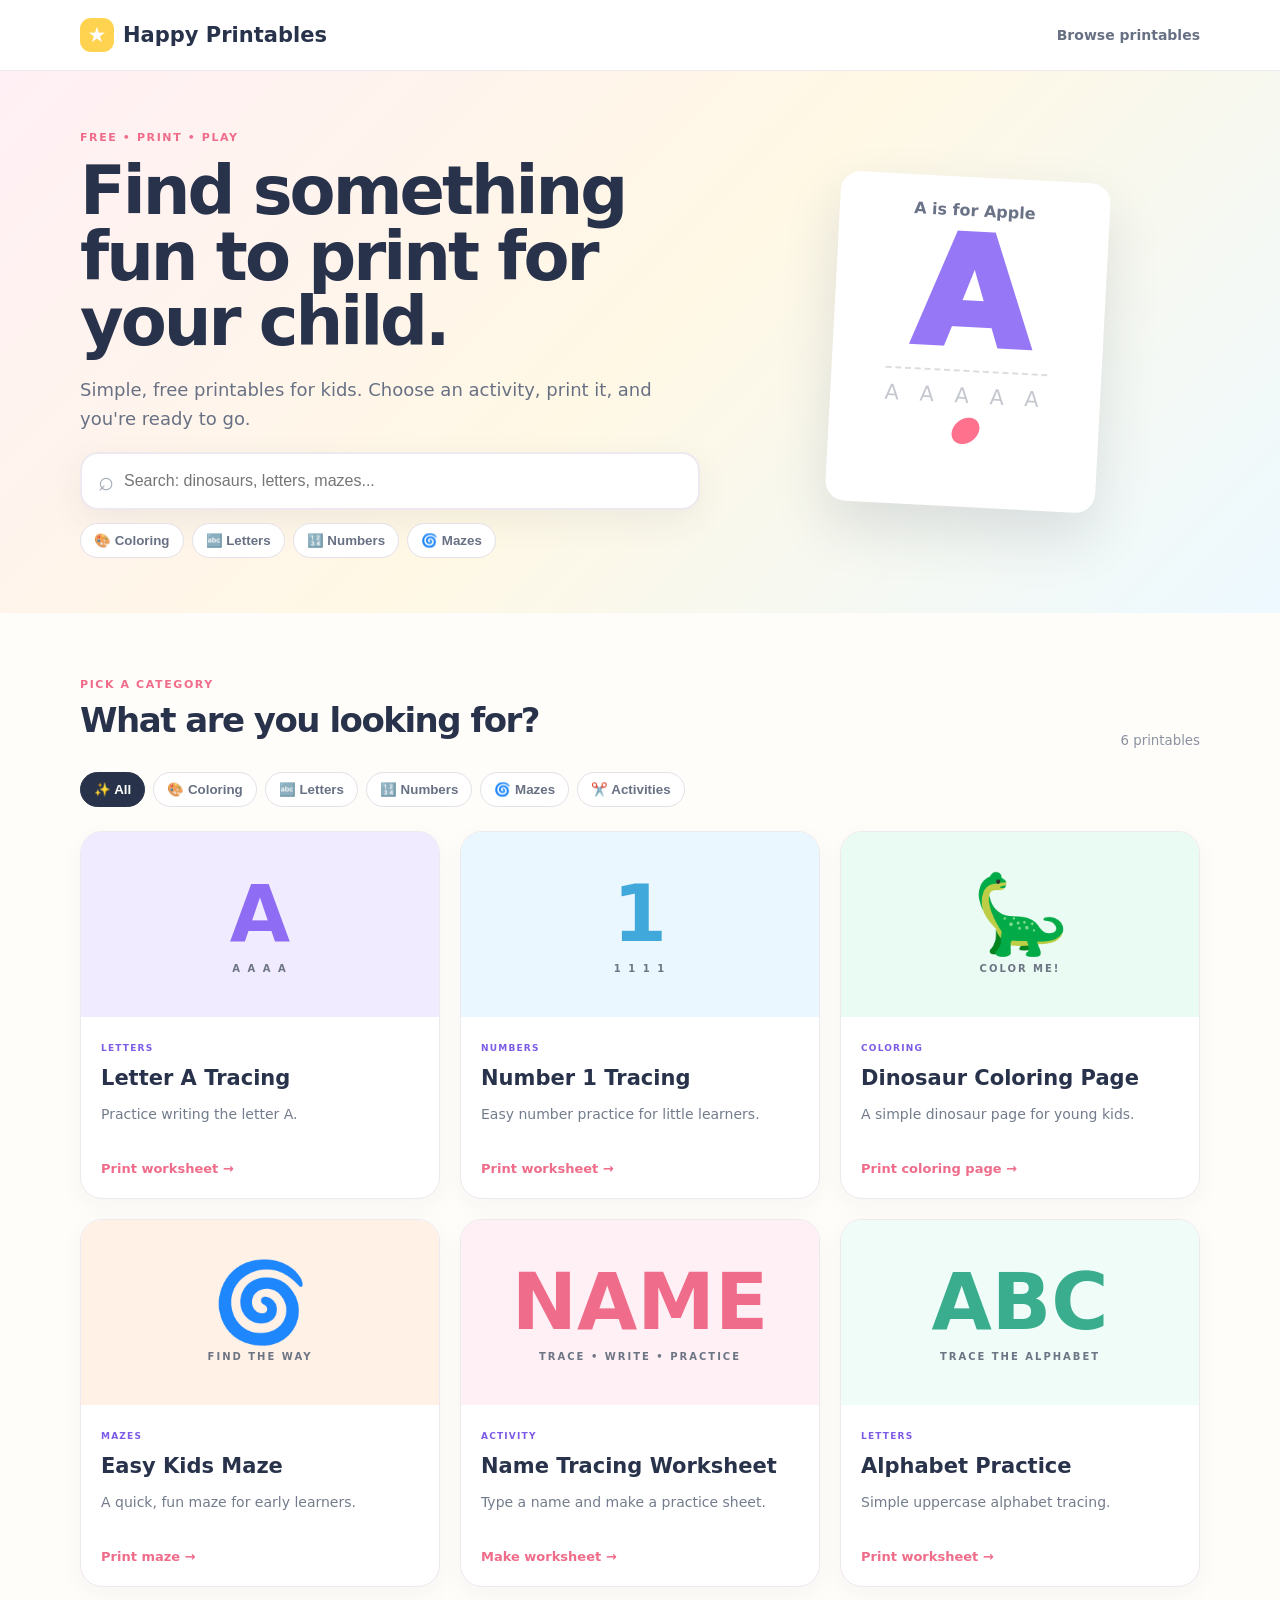
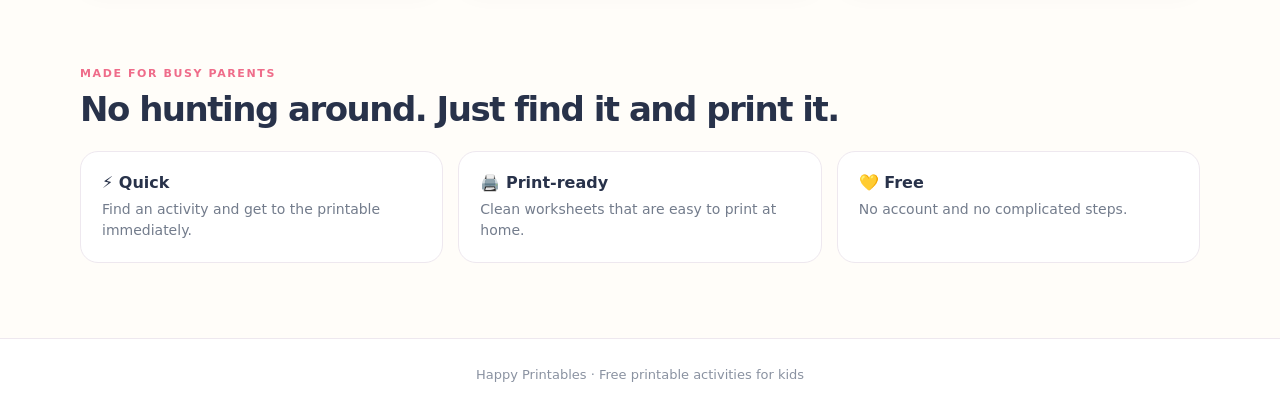
==== index.html @ d5bad9fc "Add files via upload" ====
<!doctype html><html lang="en"><head><meta charset="utf-8"><meta name="viewport" content="width=device-width,initial-scale=1"><title>Happy Printables — Free Kids Printables</title><meta name="description" content="Free printable worksheets and activities for kids. Find coloring pages, letter tracing, number practice, mazes and easy activities to print."><link rel="stylesheet" href="style.css"></head><body>
<header><div class="wrap nav"><a class="brand" href="index.html"><b>★</b> Happy Printables</a><a href="#browse">Browse printables</a></div></header>
<section class="hero"><div class="wrap hero-grid"><div><span class="eyebrow">FREE • PRINT • PLAY</span><h1>Find something fun to print for your child.</h1><p>Simple, free printables for kids. Choose an activity, print it, and you're ready to go.</p><div class="search">⌕ <input id="search" placeholder="Search: dinosaurs, letters, mazes..." aria-label="Search"></div><div class="quick"><button data-filter="Coloring">🎨 Coloring</button><button data-filter="Letters">🔤 Letters</button><button data-filter="Numbers">🔢 Numbers</button><button data-filter="Mazes">🌀 Mazes</button></div></div><div class="hero-paper"><strong>A is for Apple</strong><em>A</em><span>A A A A A</span><i>●</i></div></div></section>
<main class="wrap" id="browse"><div class="head"><div><span class="eyebrow">PICK A CATEGORY</span><h2>What are you looking for?</h2></div><small id="count"></small></div><div class="cats"><button class="cat active" data-filter="All">✨ All</button><button class="cat" data-filter="Coloring">🎨 Coloring</button><button class="cat" data-filter="Letters">🔤 Letters</button><button class="cat" data-filter="Numbers">🔢 Numbers</button><button class="cat" data-filter="Mazes">🌀 Mazes</button><button class="cat" data-filter="Activities">✂️ Activities</button></div>
<div class="cards">
<a class="card" data-category="Letters" data-title="letter a tracing" href="printables/letter-a-tracing.html"><div class="preview purple"><b>A</b><span>A A A A</span></div><div class="body"><label>LETTERS</label><h3>Letter A Tracing</h3><p>Practice writing the letter A.</p><strong>Print worksheet →</strong></div></a>
<a class="card" data-category="Numbers" data-title="number 1 tracing" href="printables/number-1-tracing.html"><div class="preview blue"><b>1</b><span>1 1 1 1</span></div><div class="body"><label>NUMBERS</label><h3>Number 1 Tracing</h3><p>Easy number practice for little learners.</p><strong>Print worksheet →</strong></div></a>
<a class="card" data-category="Coloring" data-title="dinosaur coloring page" href="printables/dinosaur-coloring.html"><div class="preview green"><b>🦕</b><span>COLOR ME!</span></div><div class="body"><label>COLORING</label><h3>Dinosaur Coloring Page</h3><p>A simple dinosaur page for young kids.</p><strong>Print coloring page →</strong></div></a>
<a class="card" data-category="Mazes" data-title="easy kids maze" href="printables/easy-maze.html"><div class="preview orange"><b>🌀</b><span>FIND THE WAY</span></div><div class="body"><label>MAZES</label><h3>Easy Kids Maze</h3><p>A quick, fun maze for early learners.</p><strong>Print maze →</strong></div></a>
<a class="card" data-category="Activities" data-title="name tracing worksheet generator" href="printables/name-tracing.html"><div class="preview pink"><b>NAME</b><span>TRACE • WRITE • PRACTICE</span></div><div class="body"><label>ACTIVITY</label><h3>Name Tracing Worksheet</h3><p>Type a name and make a practice sheet.</p><strong>Make worksheet →</strong></div></a>
<a class="card" data-category="Letters" data-title="alphabet practice" href="printables/alphabet-practice.html"><div class="preview mint"><b>ABC</b><span>TRACE THE ALPHABET</span></div><div class="body"><label>LETTERS</label><h3>Alphabet Practice</h3><p>Simple uppercase alphabet tracing.</p><strong>Print worksheet →</strong></div></a>
</div><div id="empty" hidden class="empty">No printable found. Try another word or category.</div>
<section class="why"><span class="eyebrow">MADE FOR BUSY PARENTS</span><h2>No hunting around. Just find it and print it.</h2><div class="whygrid"><div><b>⚡ Quick</b><span>Find an activity and get to the printable immediately.</span></div><div><b>🖨️ Print-ready</b><span>Clean worksheets that are easy to print at home.</span></div><div><b>💛 Free</b><span>No account and no complicated steps.</span></div></div></section></main><footer>Happy Printables · Free printable activities for kids</footer><script src="app.js"></script></body></html>
---- style.css ----
*{box-sizing:border-box}body{margin:0;background:#fffdf9;color:#28324a;font-family:Inter,system-ui,-apple-system,Segoe UI,sans-serif}a{text-decoration:none;color:inherit}.wrap{width:min(1120px,calc(100% - 32px));margin:auto}header{background:#fff;border-bottom:1px solid #eee8ef;position:sticky;top:0;z-index:5}.nav{height:70px;display:flex;align-items:center;justify-content:space-between;font-size:14px;font-weight:750;color:#687184}.brand{font-size:21px;font-weight:900;color:#28324a;display:flex;gap:9px;align-items:center}.brand b{display:grid;place-items:center;width:34px;height:34px;border-radius:11px;background:#ffd34f;color:white}.hero{background:linear-gradient(135deg,#fff0f5,#fff8e5,#edf9ff)}.hero-grid{min-height:480px;display:grid;grid-template-columns:1.15fr .85fr;gap:30px;align-items:center;padding:55px 0}.eyebrow{font-size:11px;font-weight:900;letter-spacing:1.6px;color:#ef6c8a}.hero h1{font-size:clamp(40px,6vw,67px);line-height:.98;letter-spacing:-3px;margin:14px 0 20px;max-width:700px}.hero p{font-size:18px;line-height:1.6;color:#687184;max-width:600px}.search{height:58px;background:#fff;border:2px solid #eee8ef;border-radius:18px;display:flex;align-items:center;padding:0 16px;max-width:620px;box-shadow:0 12px 35px #28324a12;font-size:27px;color:#a1a8b5}.search input{border:0;outline:0;font-size:16px;width:100%;padding-left:10px}.quick,.cats{display:flex;gap:8px;flex-wrap:wrap;margin-top:13px}.quick button,.cat{border:1px solid #e5e0e8;background:white;border-radius:999px;padding:9px 13px;font-weight:750;color:#687184;cursor:pointer}.cat.active{background:#28324a;color:#fff;border-color:#28324a}.hero-paper{justify-self:center;width:270px;height:330px;background:#fff;border-radius:20px;box-shadow:0 25px 55px #28324a22;transform:rotate(3deg);padding:24px;text-align:center;display:flex;flex-direction:column;align-items:center}.hero-paper strong{color:#697286}.hero-paper em{font-style:normal;font-size:150px;line-height:1;color:#9677f5;font-weight:950}.hero-paper span{color:#c4c7ce;font-size:21px;letter-spacing:7px;border-top:2px dashed #ddd;padding-top:12px}.hero-paper i{color:#ff718c;font-size:35px}.head{display:flex;justify-content:space-between;align-items:end;margin-top:60px}.head h2,.why h2{font-size:34px;letter-spacing:-1.5px;margin:8px 0}.head small{color:#8a92a1}.cats{margin:24px 0}.cards{display:grid;grid-template-columns:repeat(3,1fr);gap:20px}.card{background:#fff;border:1px solid #eee8ef;border-radius:22px;overflow:hidden;box-shadow:0 7px 24px #28324a0a;transition:.2s}.card:hover{transform:translateY(-5px);box-shadow:0 18px 38px #28324a16}.preview{height:185px;display:flex;flex-direction:column;align-items:center;justify-content:center;gap:10px}.preview b{font-size:78px;line-height:1}.preview span{font-size:10px;font-weight:900;letter-spacing:2px;color:#6d7585}.purple{background:#f0ebff;color:#8e6cf3}.blue{background:#eaf7ff;color:#41a8dc}.green{background:#e9fbf3}.orange{background:#fff1e6;color:#ff9860}.pink{background:#fff0f5;color:#ef6c8a}.mint{background:#effcf8;color:#39ad8d}.body{padding:19px 20px 22px}.body label{font-size:9px;font-weight:900;letter-spacing:1.2px;color:#7c5be7}.body h3{font-size:21px;margin:11px 0 5px}.body p{color:#737c8c;line-height:1.5;font-size:14px;min-height:42px}.body strong{display:block;color:#ef6c8a;font-size:13px;margin-top:15px}.empty{padding:45px;text-align:center;background:#fff;border:1px dashed #ddd6df;border-radius:18px;color:#777}.why{padding:75px 0}.whygrid{display:grid;grid-template-columns:repeat(3,1fr);gap:15px;margin-top:22px}.whygrid div{background:#fff;border:1px solid #eee8ef;border-radius:18px;padding:21px}.whygrid b,.whygrid span{display:block}.whygrid span{color:#737c8c;line-height:1.5;font-size:14px;margin-top:7px}footer{border-top:1px solid #eee8ef;background:#fff;padding:28px 0;color:#8a92a1;text-align:center;font-size:13px}.print-header{padding:20px 0;background:#fff;border-bottom:1px solid #eee}.print-nav{display:flex;justify-content:space-between}.print-main{padding:45px 0}.print-title{text-align:center;margin-bottom:25px}.print-title h1{font-size:48px;letter-spacing:-2px;margin:8px 0}.print-title p{color:#737c8c}.worksheet-shell{max-width:850px;margin:auto;background:#fff;border:1px solid #e8e1e9;border-radius:20px;padding:18px;box-shadow:0 12px 35px #28324a0c}.worksheet{border:2px solid #202633;min-height:700px;padding:35px;background:white}.worksheet h2{text-align:center;margin:0 0 25px;font-size:28px}.trace{font-size:70px;color:#c3c6cd;letter-spacing:14px;text-align:center;border-bottom:2px solid #202633;padding:20px}.outline{font-size:220px;font-weight:950;text-align:center;line-height:1;color:white;-webkit-text-stroke:3px #202633}.big-number{font-size:260px;font-weight:950;text-align:center;line-height:1;margin:25px}.controls{text-align:center;margin:18px}.btn{border:0;border-radius:12px;padding:12px 18px;font-weight:850;background:#28324a;color:white;cursor:pointer}.btn.alt{background:white;color:#28324a;border:1px solid #ddd7df}.name-form{display:flex;max-width:650px;margin:0 auto 20px;gap:8px}.name-form input{flex:1;padding:13px;border:2px solid #e2dce5;border-radius:12px;font-size:16px}.name-lines{text-align:center;color:#aeb3bb;font-size:48px;line-height:1.65;letter-spacing:3px}@media(max-width:800px){.hero-grid{grid-template-columns:1fr}.hero-paper{display:none}.cards{grid-template-columns:repeat(2,1fr)}.whygrid{grid-template-columns:1fr}}@media(max-width:540px){.cards{grid-template-columns:1fr}.nav>a:last-child{display:none}.hero h1{letter-spacing:-2px}.cats{overflow:auto;flex-wrap:nowrap}.cat{white-space:nowrap}}@media print{.no-print{display:none!important}.print-main{padding:0}.worksheet-shell{border:0;box-shadow:none;padding:0}.worksheet{min-height:0}}
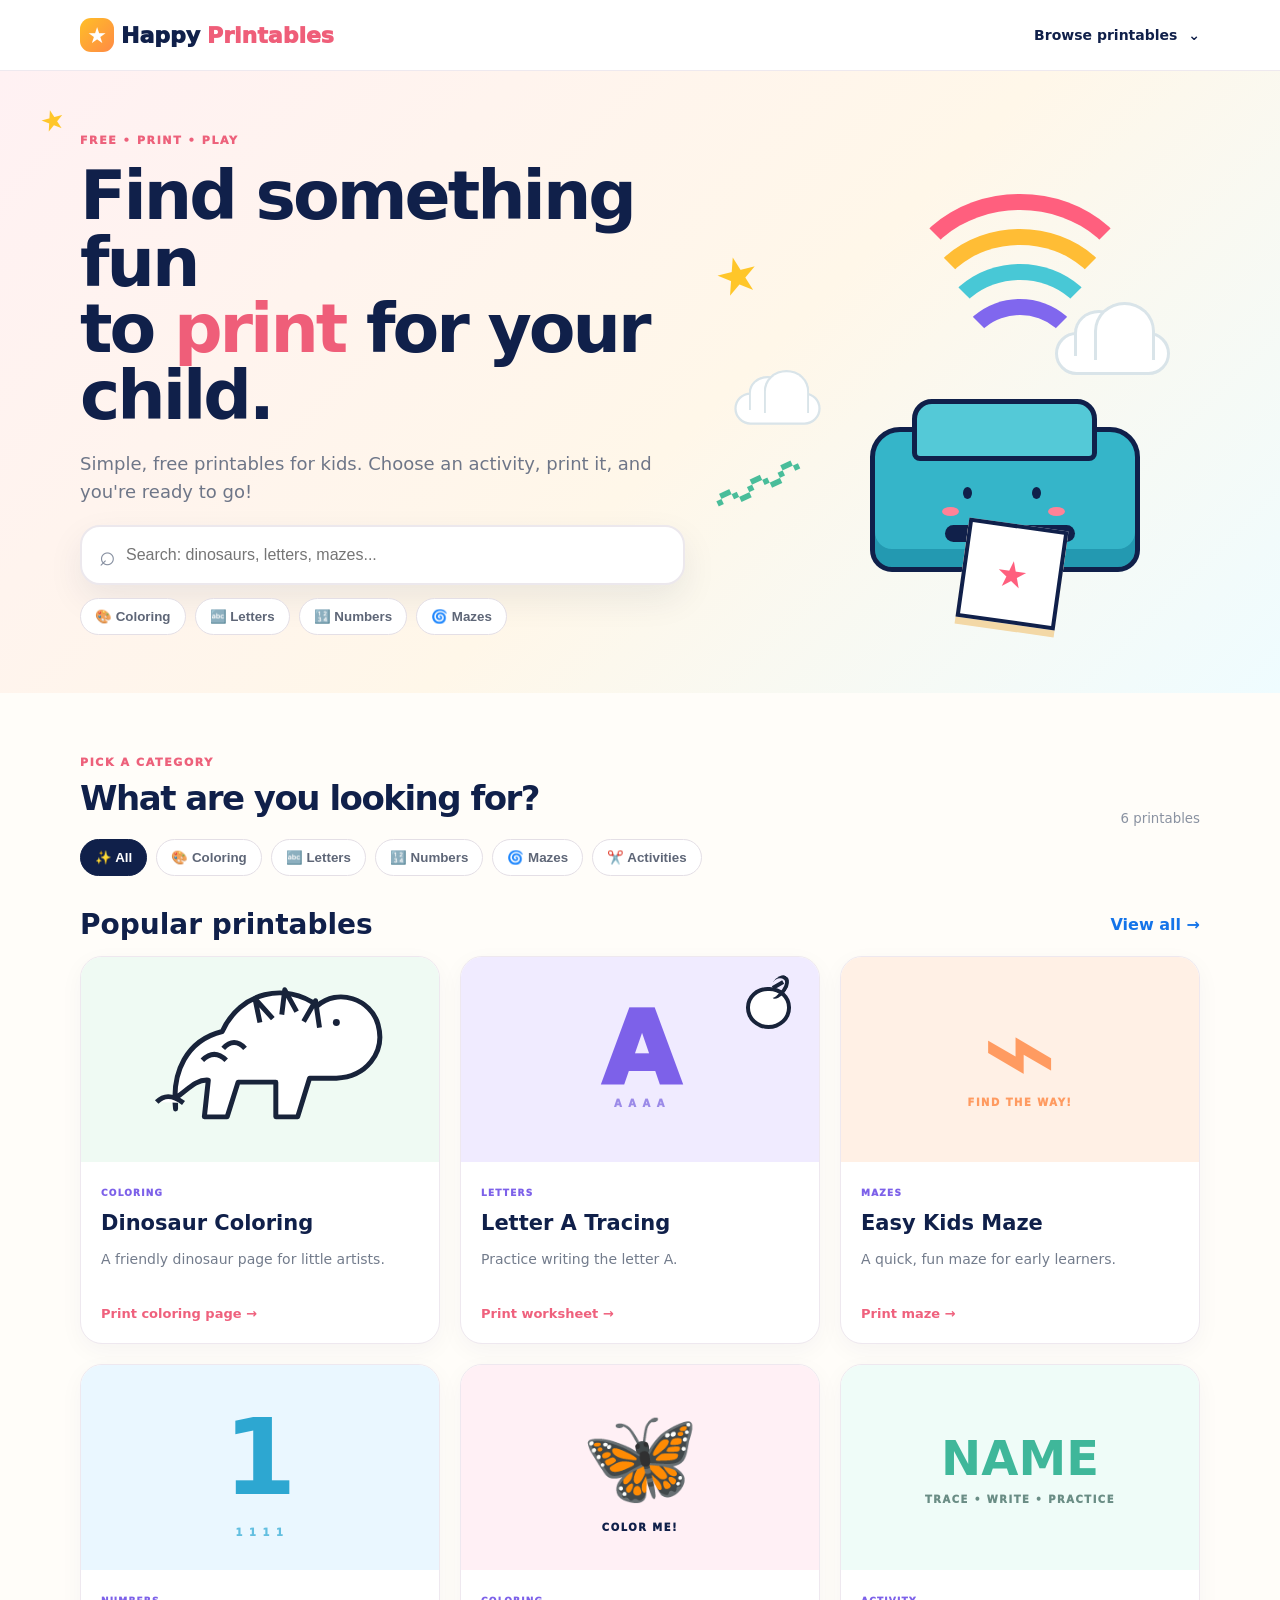
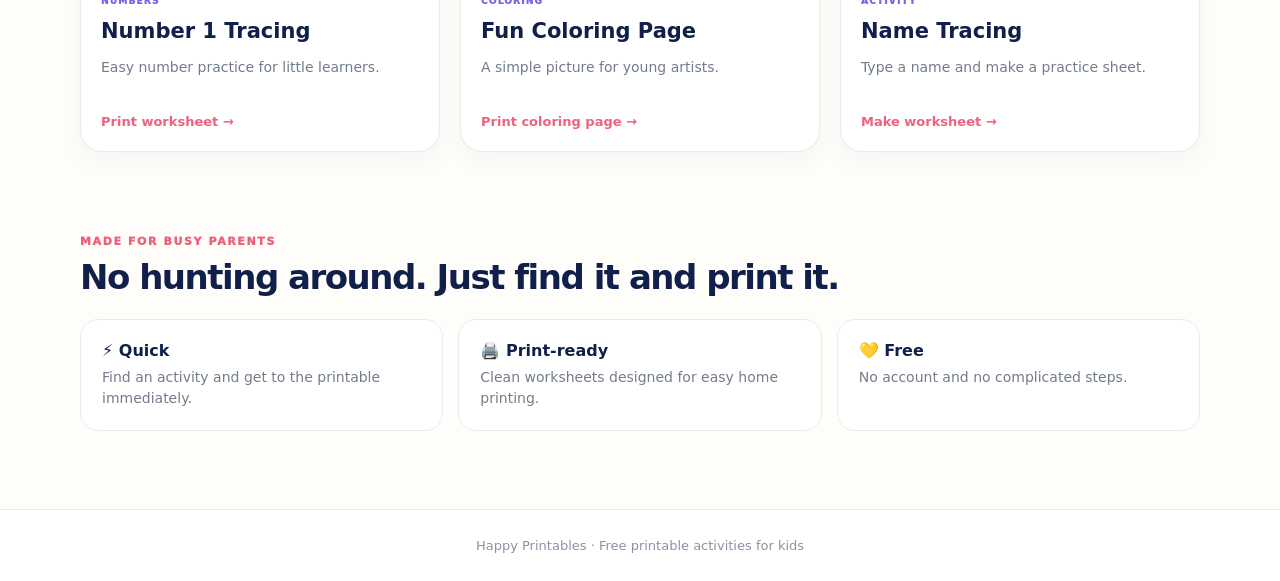
==== commit 2f256eeb: "Add files via upload" ====
--- a/index.html
+++ b/index.html
@@ -1,13 +1,128 @@
-<!doctype html><html lang="en"><head><meta charset="utf-8"><meta name="viewport" content="width=device-width,initial-scale=1"><title>Happy Printables — Free Kids Printables</title><meta name="description" content="Free printable worksheets and activities for kids. Find coloring pages, letter tracing, number practice, mazes and easy activities to print."><link rel="stylesheet" href="style.css"></head><body>
-<header><div class="wrap nav"><a class="brand" href="index.html"><b>★</b> Happy Printables</a><a href="#browse">Browse printables</a></div></header>
-<section class="hero"><div class="wrap hero-grid"><div><span class="eyebrow">FREE • PRINT • PLAY</span><h1>Find something fun to print for your child.</h1><p>Simple, free printables for kids. Choose an activity, print it, and you're ready to go.</p><div class="search">⌕ <input id="search" placeholder="Search: dinosaurs, letters, mazes..." aria-label="Search"></div><div class="quick"><button data-filter="Coloring">🎨 Coloring</button><button data-filter="Letters">🔤 Letters</button><button data-filter="Numbers">🔢 Numbers</button><button data-filter="Mazes">🌀 Mazes</button></div></div><div class="hero-paper"><strong>A is for Apple</strong><em>A</em><span>A A A A A</span><i>●</i></div></div></section>
-<main class="wrap" id="browse"><div class="head"><div><span class="eyebrow">PICK A CATEGORY</span><h2>What are you looking for?</h2></div><small id="count"></small></div><div class="cats"><button class="cat active" data-filter="All">✨ All</button><button class="cat" data-filter="Coloring">🎨 Coloring</button><button class="cat" data-filter="Letters">🔤 Letters</button><button class="cat" data-filter="Numbers">🔢 Numbers</button><button class="cat" data-filter="Mazes">🌀 Mazes</button><button class="cat" data-filter="Activities">✂️ Activities</button></div>
-<div class="cards">
-<a class="card" data-category="Letters" data-title="letter a tracing" href="printables/letter-a-tracing.html"><div class="preview purple"><b>A</b><span>A A A A</span></div><div class="body"><label>LETTERS</label><h3>Letter A Tracing</h3><p>Practice writing the letter A.</p><strong>Print worksheet →</strong></div></a>
-<a class="card" data-category="Numbers" data-title="number 1 tracing" href="printables/number-1-tracing.html"><div class="preview blue"><b>1</b><span>1 1 1 1</span></div><div class="body"><label>NUMBERS</label><h3>Number 1 Tracing</h3><p>Easy number practice for little learners.</p><strong>Print worksheet →</strong></div></a>
-<a class="card" data-category="Coloring" data-title="dinosaur coloring page" href="printables/dinosaur-coloring.html"><div class="preview green"><b>🦕</b><span>COLOR ME!</span></div><div class="body"><label>COLORING</label><h3>Dinosaur Coloring Page</h3><p>A simple dinosaur page for young kids.</p><strong>Print coloring page →</strong></div></a>
-<a class="card" data-category="Mazes" data-title="easy kids maze" href="printables/easy-maze.html"><div class="preview orange"><b>🌀</b><span>FIND THE WAY</span></div><div class="body"><label>MAZES</label><h3>Easy Kids Maze</h3><p>A quick, fun maze for early learners.</p><strong>Print maze →</strong></div></a>
-<a class="card" data-category="Activities" data-title="name tracing worksheet generator" href="printables/name-tracing.html"><div class="preview pink"><b>NAME</b><span>TRACE • WRITE • PRACTICE</span></div><div class="body"><label>ACTIVITY</label><h3>Name Tracing Worksheet</h3><p>Type a name and make a practice sheet.</p><strong>Make worksheet →</strong></div></a>
-<a class="card" data-category="Letters" data-title="alphabet practice" href="printables/alphabet-practice.html"><div class="preview mint"><b>ABC</b><span>TRACE THE ALPHABET</span></div><div class="body"><label>LETTERS</label><h3>Alphabet Practice</h3><p>Simple uppercase alphabet tracing.</p><strong>Print worksheet →</strong></div></a>
-</div><div id="empty" hidden class="empty">No printable found. Try another word or category.</div>
-<section class="why"><span class="eyebrow">MADE FOR BUSY PARENTS</span><h2>No hunting around. Just find it and print it.</h2><div class="whygrid"><div><b>⚡ Quick</b><span>Find an activity and get to the printable immediately.</span></div><div><b>🖨️ Print-ready</b><span>Clean worksheets that are easy to print at home.</span></div><div><b>💛 Free</b><span>No account and no complicated steps.</span></div></div></section></main><footer>Happy Printables · Free printable activities for kids</footer><script src="app.js"></script></body></html>+<!doctype html>
+<html lang="en">
+<head>
+<meta charset="utf-8">
+<meta name="viewport" content="width=device-width,initial-scale=1">
+<title>Happy Printables — Free Kids Printables</title>
+<meta name="description" content="Free printable worksheets and activities for kids. Find coloring pages, letter tracing, number practice, mazes and easy activities to print.">
+<link rel="stylesheet" href="style.css">
+</head>
+<body>
+<header>
+  <div class="wrap nav">
+    <a class="brand" href="index.html"><b>★</b> Happy <span>Printables</span></a>
+    <a class="browse-link" href="#browse">Browse printables <span>⌄</span></a>
+  </div>
+</header>
+
+<section class="hero">
+  <div class="wrap hero-grid">
+    <div class="hero-copy">
+      <div class="hero-stars">★</div>
+      <span class="eyebrow">FREE • PRINT • PLAY</span>
+      <h1>Find something fun<br>to <span>print</span> for your child.</h1>
+      <p>Simple, free printables for kids. Choose an activity, print it, and you're ready to go!</p>
+      <div class="search">
+        <span>⌕</span><input id="search" placeholder="Search: dinosaurs, letters, mazes..." aria-label="Search">
+      </div>
+      <div class="quick">
+        <button data-filter="Coloring">🎨 Coloring</button>
+        <button data-filter="Letters">🔤 Letters</button>
+        <button data-filter="Numbers">🔢 Numbers</button>
+        <button data-filter="Mazes">🌀 Mazes</button>
+      </div>
+    </div>
+
+    <div class="hero-art" aria-hidden="true">
+      <div class="rainbow"><i></i><i></i><i></i><i></i></div>
+      <div class="cloud cloud-a"></div><div class="cloud cloud-b"></div>
+      <div class="printer">
+        <div class="printer-top"></div><div class="printer-face">
+          <span class="eye e1"></span><span class="eye e2"></span><span class="cheek c1"></span><span class="cheek c2"></span>
+          <div class="printer-slot"></div>
+        </div>
+        <div class="paper"><span>★</span></div>
+      </div>
+      <div class="squiggle">〰</div>
+      <div class="star-big">★</div>
+    </div>
+  </div>
+</section>
+
+<main class="wrap" id="browse">
+  <div class="head">
+    <div><span class="eyebrow">PICK A CATEGORY</span><h2>What are you looking for?</h2></div>
+    <small id="count"></small>
+  </div>
+
+  <div class="cats">
+    <button class="cat active" data-filter="All">✨ All</button>
+    <button class="cat" data-filter="Coloring">🎨 Coloring</button>
+    <button class="cat" data-filter="Letters">🔤 Letters</button>
+    <button class="cat" data-filter="Numbers">🔢 Numbers</button>
+    <button class="cat" data-filter="Mazes">🌀 Mazes</button>
+    <button class="cat" data-filter="Activities">✂️ Activities</button>
+  </div>
+
+  <div class="section-title"><h2>Popular printables</h2><a href="#browse">View all →</a></div>
+
+  <div class="cards">
+    <a class="card" data-category="Coloring" data-title="dinosaur coloring page" href="printables/dinosaur-coloring.html">
+      <div class="preview dinosaur-preview">
+        <svg viewBox="0 0 300 190" aria-label="Dinosaur coloring preview">
+          <path class="ink" d="M65 145c-4-37 11-69 47-78 18-40 64-50 96-26 20-18 54-7 61 19 8 29-13 53-42 54h-27l-12 39h-22v-35h-38l-11 35h-23l4-37c-13-1-22 11-33 18z"/>
+          <path class="ink" d="M150 58l-5-24 18 20M172 50l3-25 12 22M194 57l12-21 4 27"/>
+          <circle class="ink-fill" cx="227" cy="58" r="3.5"/>
+          <path class="ink" d="M92 96c8-8 16-8 24 0M113 84c7-8 15-8 22 0"/>
+          <path class="ink" d="M73 139c-12-9-20-8-27-1"/>
+        </svg>
+      </div>
+      <div class="body"><label>COLORING</label><h3>Dinosaur Coloring</h3><p>A friendly dinosaur page for little artists.</p><strong>Print coloring page →</strong></div>
+    </a>
+
+    <a class="card" data-category="Letters" data-title="letter a tracing" href="printables/letter-a-tracing.html">
+      <div class="preview letter-preview">
+        <div class="a-letter">A</div>
+        <div class="mini-apple"><span></span></div>
+        <small>A A A A</small>
+      </div>
+      <div class="body"><label>LETTERS</label><h3>Letter A Tracing</h3><p>Practice writing the letter A.</p><strong>Print worksheet →</strong></div>
+    </a>
+
+    <a class="card" data-category="Mazes" data-title="easy kids maze" href="printables/easy-maze.html">
+      <div class="preview maze-preview"><div class="maze-icon">⌁</div><span>FIND THE WAY!</span></div>
+      <div class="body"><label>MAZES</label><h3>Easy Kids Maze</h3><p>A quick, fun maze for early learners.</p><strong>Print maze →</strong></div>
+    </a>
+
+    <a class="card" data-category="Numbers" data-title="number 1 tracing" href="printables/number-1-tracing.html">
+      <div class="preview number-preview"><b>1</b><span>1 1 1 1</span></div>
+      <div class="body"><label>NUMBERS</label><h3>Number 1 Tracing</h3><p>Easy number practice for little learners.</p><strong>Print worksheet →</strong></div>
+    </a>
+
+    <a class="card" data-category="Coloring" data-title="butterfly coloring page" href="printables/dinosaur-coloring.html">
+      <div class="preview butterfly-preview"><div class="butterfly">🦋</div><span>COLOR ME!</span></div>
+      <div class="body"><label>COLORING</label><h3>Fun Coloring Page</h3><p>A simple picture for young artists.</p><strong>Print coloring page →</strong></div>
+    </a>
+
+    <a class="card" data-category="Activities" data-title="name tracing worksheet generator" href="printables/name-tracing.html">
+      <div class="preview name-preview"><b>NAME</b><span>TRACE • WRITE • PRACTICE</span></div>
+      <div class="body"><label>ACTIVITY</label><h3>Name Tracing</h3><p>Type a name and make a practice sheet.</p><strong>Make worksheet →</strong></div>
+    </a>
+  </div>
+
+  <div id="empty" hidden class="empty">No printable found. Try another word or category.</div>
+
+  <section class="why">
+    <span class="eyebrow">MADE FOR BUSY PARENTS</span>
+    <h2>No hunting around. Just find it and print it.</h2>
+    <div class="whygrid">
+      <div><b>⚡ Quick</b><span>Find an activity and get to the printable immediately.</span></div>
+      <div><b>🖨️ Print-ready</b><span>Clean worksheets designed for easy home printing.</span></div>
+      <div><b>💛 Free</b><span>No account and no complicated steps.</span></div>
+    </div>
+  </section>
+</main>
+<footer>Happy Printables · Free printable activities for kids</footer>
+<script src="app.js"></script>
+</body>
+</html>
--- a/style.css
+++ b/style.css
@@ -1 +1,24 @@
-*{box-sizing:border-box}body{margin:0;background:#fffdf9;color:#28324a;font-family:Inter,system-ui,-apple-system,Segoe UI,sans-serif}a{text-decoration:none;color:inherit}.wrap{width:min(1120px,calc(100% - 32px));margin:auto}header{background:#fff;border-bottom:1px solid #eee8ef;position:sticky;top:0;z-index:5}.nav{height:70px;display:flex;align-items:center;justify-content:space-between;font-size:14px;font-weight:750;color:#687184}.brand{font-size:21px;font-weight:900;color:#28324a;display:flex;gap:9px;align-items:center}.brand b{display:grid;place-items:center;width:34px;height:34px;border-radius:11px;background:#ffd34f;color:white}.hero{background:linear-gradient(135deg,#fff0f5,#fff8e5,#edf9ff)}.hero-grid{min-height:480px;display:grid;grid-template-columns:1.15fr .85fr;gap:30px;align-items:center;padding:55px 0}.eyebrow{font-size:11px;font-weight:900;letter-spacing:1.6px;color:#ef6c8a}.hero h1{font-size:clamp(40px,6vw,67px);line-height:.98;letter-spacing:-3px;margin:14px 0 20px;max-width:700px}.hero p{font-size:18px;line-height:1.6;color:#687184;max-width:600px}.search{height:58px;background:#fff;border:2px solid #eee8ef;border-radius:18px;display:flex;align-items:center;padding:0 16px;max-width:620px;box-shadow:0 12px 35px #28324a12;font-size:27px;color:#a1a8b5}.search input{border:0;outline:0;font-size:16px;width:100%;padding-left:10px}.quick,.cats{display:flex;gap:8px;flex-wrap:wrap;margin-top:13px}.quick button,.cat{border:1px solid #e5e0e8;background:white;border-radius:999px;padding:9px 13px;font-weight:750;color:#687184;cursor:pointer}.cat.active{background:#28324a;color:#fff;border-color:#28324a}.hero-paper{justify-self:center;width:270px;height:330px;background:#fff;border-radius:20px;box-shadow:0 25px 55px #28324a22;transform:rotate(3deg);padding:24px;text-align:center;display:flex;flex-direction:column;align-items:center}.hero-paper strong{color:#697286}.hero-paper em{font-style:normal;font-size:150px;line-height:1;color:#9677f5;font-weight:950}.hero-paper span{color:#c4c7ce;font-size:21px;letter-spacing:7px;border-top:2px dashed #ddd;padding-top:12px}.hero-paper i{color:#ff718c;font-size:35px}.head{display:flex;justify-content:space-between;align-items:end;margin-top:60px}.head h2,.why h2{font-size:34px;letter-spacing:-1.5px;margin:8px 0}.head small{color:#8a92a1}.cats{margin:24px 0}.cards{display:grid;grid-template-columns:repeat(3,1fr);gap:20px}.card{background:#fff;border:1px solid #eee8ef;border-radius:22px;overflow:hidden;box-shadow:0 7px 24px #28324a0a;transition:.2s}.card:hover{transform:translateY(-5px);box-shadow:0 18px 38px #28324a16}.preview{height:185px;display:flex;flex-direction:column;align-items:center;justify-content:center;gap:10px}.preview b{font-size:78px;line-height:1}.preview span{font-size:10px;font-weight:900;letter-spacing:2px;color:#6d7585}.purple{background:#f0ebff;color:#8e6cf3}.blue{background:#eaf7ff;color:#41a8dc}.green{background:#e9fbf3}.orange{background:#fff1e6;color:#ff9860}.pink{background:#fff0f5;color:#ef6c8a}.mint{background:#effcf8;color:#39ad8d}.body{padding:19px 20px 22px}.body label{font-size:9px;font-weight:900;letter-spacing:1.2px;color:#7c5be7}.body h3{font-size:21px;margin:11px 0 5px}.body p{color:#737c8c;line-height:1.5;font-size:14px;min-height:42px}.body strong{display:block;color:#ef6c8a;font-size:13px;margin-top:15px}.empty{padding:45px;text-align:center;background:#fff;border:1px dashed #ddd6df;border-radius:18px;color:#777}.why{padding:75px 0}.whygrid{display:grid;grid-template-columns:repeat(3,1fr);gap:15px;margin-top:22px}.whygrid div{background:#fff;border:1px solid #eee8ef;border-radius:18px;padding:21px}.whygrid b,.whygrid span{display:block}.whygrid span{color:#737c8c;line-height:1.5;font-size:14px;margin-top:7px}footer{border-top:1px solid #eee8ef;background:#fff;padding:28px 0;color:#8a92a1;text-align:center;font-size:13px}.print-header{padding:20px 0;background:#fff;border-bottom:1px solid #eee}.print-nav{display:flex;justify-content:space-between}.print-main{padding:45px 0}.print-title{text-align:center;margin-bottom:25px}.print-title h1{font-size:48px;letter-spacing:-2px;margin:8px 0}.print-title p{color:#737c8c}.worksheet-shell{max-width:850px;margin:auto;background:#fff;border:1px solid #e8e1e9;border-radius:20px;padding:18px;box-shadow:0 12px 35px #28324a0c}.worksheet{border:2px solid #202633;min-height:700px;padding:35px;background:white}.worksheet h2{text-align:center;margin:0 0 25px;font-size:28px}.trace{font-size:70px;color:#c3c6cd;letter-spacing:14px;text-align:center;border-bottom:2px solid #202633;padding:20px}.outline{font-size:220px;font-weight:950;text-align:center;line-height:1;color:white;-webkit-text-stroke:3px #202633}.big-number{font-size:260px;font-weight:950;text-align:center;line-height:1;margin:25px}.controls{text-align:center;margin:18px}.btn{border:0;border-radius:12px;padding:12px 18px;font-weight:850;background:#28324a;color:white;cursor:pointer}.btn.alt{background:white;color:#28324a;border:1px solid #ddd7df}.name-form{display:flex;max-width:650px;margin:0 auto 20px;gap:8px}.name-form input{flex:1;padding:13px;border:2px solid #e2dce5;border-radius:12px;font-size:16px}.name-lines{text-align:center;color:#aeb3bb;font-size:48px;line-height:1.65;letter-spacing:3px}@media(max-width:800px){.hero-grid{grid-template-columns:1fr}.hero-paper{display:none}.cards{grid-template-columns:repeat(2,1fr)}.whygrid{grid-template-columns:1fr}}@media(max-width:540px){.cards{grid-template-columns:1fr}.nav>a:last-child{display:none}.hero h1{letter-spacing:-2px}.cats{overflow:auto;flex-wrap:nowrap}.cat{white-space:nowrap}}@media print{.no-print{display:none!important}.print-main{padding:0}.worksheet-shell{border:0;box-shadow:none;padding:0}.worksheet{min-height:0}}+*{box-sizing:border-box}
+:root{--navy:#10204a;--muted:#6e7688;--pink:#ff5f7e;--yellow:#ffd34f;--blue:#31b6d6;--purple:#8067ee;--mint:#40bd9a}
+body{margin:0;background:#fffdf9;color:var(--navy);font-family:Inter,ui-sans-serif,system-ui,-apple-system,"Segoe UI",sans-serif}
+a{text-decoration:none;color:inherit}.wrap{width:min(1120px,calc(100% - 32px));margin:auto}
+header{background:#fff;border-bottom:1px solid #eee9ef;position:sticky;top:0;z-index:5}.nav{height:70px;display:flex;align-items:center;justify-content:space-between}
+.brand{font-size:22px;font-weight:950;display:flex;gap:7px;align-items:center}.brand b{display:grid;place-items:center;width:34px;height:34px;border-radius:11px;background:linear-gradient(135deg,#ffbf27,#ff8a45);color:white}.brand span{color:#ef5e79}
+.browse-link{font-size:14px;font-weight:850}.browse-link span{margin-left:6px}
+.hero{overflow:hidden;background:linear-gradient(135deg,#fff1f3 0%,#fff7e9 55%,#effcff 100%)}.hero-grid{min-height:520px;display:grid;grid-template-columns:1.1fr .9fr;gap:20px;align-items:center;padding:58px 0}.hero-copy{position:relative}.hero-stars{position:absolute;left:-40px;top:-25px;color:#ffc629;font-size:28px;transform:rotate(-15deg)}
+.eyebrow{font-size:11px;font-weight:950;letter-spacing:1.6px;color:#ed617b}.hero h1{font-size:clamp(42px,6vw,68px);line-height:.98;letter-spacing:-3px;margin:15px 0 20px}.hero h1 span{color:#ef5e79}.hero p{font-size:18px;line-height:1.6;color:var(--muted);max-width:600px}
+.search{height:60px;background:#fff;border:2px solid #ece8ed;border-radius:20px;display:flex;align-items:center;padding:0 17px;max-width:640px;box-shadow:0 14px 35px #10204a14}.search span{font-size:28px;color:#8790a1}.search input{border:0;outline:0;font-size:16px;width:100%;padding-left:10px;color:var(--navy)}
+.quick,.cats{display:flex;gap:9px;flex-wrap:wrap;margin-top:13px}.quick button,.cat{border:1px solid #e4dfe6;background:#fff;border-radius:999px;padding:10px 14px;font-weight:800;color:#5e6677;cursor:pointer}.quick button:hover,.cat:hover{transform:translateY(-1px)}.cat.active{background:var(--navy);color:#fff;border-color:var(--navy)}
+.hero-art{height:420px;position:relative}.rainbow{position:absolute;right:50px;top:12px;width:260px;height:180px;border-radius:160px 160px 0 0;overflow:hidden}.rainbow i{position:absolute;left:50%;transform:translateX(-50%);bottom:-50px;border-radius:50% 50% 0 0;border:16px solid transparent}.rainbow i:nth-child(1){width:250px;height:220px;border-color:#ff5f7e transparent transparent transparent}.rainbow i:nth-child(2){width:210px;height:185px;border-color:#ffbd35 transparent transparent transparent}.rainbow i:nth-child(3){width:170px;height:150px;border-color:#48c8d6 transparent transparent transparent}.rainbow i:nth-child(4){width:130px;height:115px;border-color:#8067ee transparent transparent transparent}
+.cloud{position:absolute;background:#fff;border:3px solid #d9e4e9;border-radius:60px;width:115px;height:43px}.cloud:before,.cloud:after{content:"";position:absolute;background:#fff;border:3px solid #d9e4e9;border-bottom:0;border-radius:50% 50% 0 0}.cloud:before{width:44px;height:43px;left:16px;top:-25px}.cloud:after{width:55px;height:55px;right:12px;top:-33px}.cloud-a{right:30px;top:160px}.cloud-b{left:15px;top:215px;transform:scale(.75)}
+.printer{position:absolute;right:60px;bottom:20px;width:270px;height:180px}.printer-face{position:absolute;left:0;bottom:0;width:270px;height:145px;border-radius:30px 30px 22px 22px;background:#35b5c9;border:5px solid #10204a;box-shadow:inset 0 -18px 0 #2399b1}.printer-top{position:absolute;left:42px;top:7px;width:185px;height:62px;border-radius:20px 20px 8px 8px;background:#54c9d7;border:5px solid #10204a;z-index:2}.printer-slot{position:absolute;left:70px;top:93px;width:130px;height:17px;border-radius:12px;background:#10204a}.eye{position:absolute;top:55px;width:9px;height:12px;border-radius:50%;background:#10204a}.e1{left:88px}.e2{left:157px}.cheek{position:absolute;top:75px;width:17px;height:9px;border-radius:50%;background:#ff8297}.c1{left:67px}.c2{left:173px}.paper{position:absolute;z-index:4;left:92px;bottom:-52px;width:100px;height:100px;background:#fff;border:4px solid #10204a;transform:rotate(8deg);display:grid;place-items:center;box-shadow:0 7px 0 #f3d8a6}.paper span{font-size:36px;color:#ff5f7e}.star-big{position:absolute;left:10px;top:75px;font-size:50px;color:#ffc629;transform:rotate(-14deg)}.squiggle{position:absolute;left:10px;bottom:50px;color:#49bd9a;font-size:90px;transform:rotate(-25deg)}
+.head{display:flex;justify-content:space-between;align-items:end;margin-top:58px}.head h2,.why h2{font-size:34px;letter-spacing:-1.5px;margin:8px 0}.head small{color:#8a92a1}
+.section-title{display:flex;justify-content:space-between;align-items:center;margin:32px 0 15px}.section-title h2{font-size:28px;margin:0}.section-title a{font-weight:850;color:#1474e9}
+.cards{display:grid;grid-template-columns:repeat(3,1fr);gap:20px}.card{background:#fff;border:1px solid #eee8ef;border-radius:22px;overflow:hidden;box-shadow:0 7px 24px #10204a0a;transition:.2s}.card:hover{transform:translateY(-5px);box-shadow:0 18px 38px #10204a16}
+.preview{height:205px;display:flex;flex-direction:column;align-items:center;justify-content:center;gap:8px;position:relative;overflow:hidden}.preview span,.preview small{font-size:10px;font-weight:950;letter-spacing:1.5px}.dinosaur-preview{background:#effaf3}.dinosaur-preview svg{width:86%;height:92%}.ink{fill:#fff;stroke:#18233a;stroke-width:5;stroke-linejoin:round}.ink-fill{fill:#18233a}.letter-preview{background:#f0ebff}.a-letter{font-size:100px;font-weight:950;color:#7d61e9;line-height:.8}.mini-apple{position:absolute;right:28px;top:30px;width:45px;height:42px;border:4px solid #18233a;border-radius:48% 48% 50% 50%;background:#fff}.mini-apple:after{content:"";position:absolute;width:12px;height:22px;border:4px solid #18233a;border-left:0;border-bottom:0;border-radius:100%;right:0;top:-17px;transform:rotate(35deg)}.mini-apple span{position:absolute;width:12px;height:4px;background:#18233a;top:-8px;left:22px;transform:rotate(-30deg)}.letter-preview small{color:#9b8ae8}.maze-preview{background:#fff0e5;color:#ff9b61}.maze-icon{font-size:130px;line-height:.6;font-weight:300}.number-preview{background:#eaf7ff;color:#2da7d1}.number-preview b{font-size:105px}.number-preview span{color:#63bfe0}.butterfly-preview{background:#fff0f5}.butterfly{font-size:95px}.name-preview{background:#effcf8;color:#3fb79a}.name-preview b{font-size:48px}.name-preview span{color:#6a8d85}.body{padding:19px 20px 22px}.body label{font-size:9px;font-weight:950;letter-spacing:1.2px;color:#7d61e9}.body h3{font-size:21px;margin:11px 0 5px}.body p{color:#737c8c;line-height:1.5;font-size:14px;min-height:42px}.body strong{display:block;color:#ef617d;font-size:13px;margin-top:15px}.empty{padding:45px;text-align:center;background:#fff;border:1px dashed #ddd6df;border-radius:18px;color:#777}
+.why{padding:78px 0}.whygrid{display:grid;grid-template-columns:repeat(3,1fr);gap:15px;margin-top:22px}.whygrid div{background:#fff;border:1px solid #eee8ef;border-radius:18px;padding:21px}.whygrid b,.whygrid span{display:block}.whygrid span{color:#737c8c;line-height:1.5;font-size:14px;margin-top:7px}footer{border-top:1px solid #eee8ef;background:#fff;padding:28px 0;color:#8a92a1;text-align:center;font-size:13px}
+.print-header{padding:20px 0;background:#fff;border-bottom:1px solid #eee}.print-nav{display:flex;justify-content:space-between}.print-main{padding:45px 0}.print-title{text-align:center;margin-bottom:25px}.print-title h1{font-size:48px;letter-spacing:-2px;margin:8px 0}.print-title p{color:#737c8c}.worksheet-shell{max-width:850px;margin:auto;background:#fff;border:1px solid #e8e1e9;border-radius:20px;padding:18px;box-shadow:0 12px 35px #10204a0c}.worksheet{border:2px solid #202633;min-height:700px;padding:35px;background:#fff}.worksheet h2{text-align:center;margin:0 0 25px;font-size:28px}.trace{font-size:70px;color:#c3c6cd;letter-spacing:14px;text-align:center;border-bottom:2px solid #202633;padding:20px}.outline{font-size:220px;font-weight:950;text-align:center;line-height:1;color:white;-webkit-text-stroke:3px #202633}.big-number{font-size:260px;font-weight:950;text-align:center;line-height:1;margin:25px}.controls{text-align:center;margin:18px}.btn{border:0;border-radius:12px;padding:12px 18px;font-weight:850;background:#28324a;color:#fff;cursor:pointer}.btn.alt{background:#fff;color:#28324a;border:1px solid #ddd}
+.name-form{text-align:center;margin:0 auto 20px;display:flex;justify-content:center;gap:8px}.name-form input{width:min(380px,75vw);height:46px;border:1px solid #ddd;border-radius:12px;padding:0 14px;font-size:16px}
+@media(max-width:780px){.hero-grid{grid-template-columns:1fr;padding:40px 0 20px}.hero-art{height:300px;transform:scale(.82);transform-origin:top center;margin-bottom:-55px}.cards{grid-template-columns:1fr 1fr}.whygrid{grid-template-columns:1fr}.head{margin-top:40px}.hero h1{letter-spacing:-2px}.print-title h1{font-size:34px}}
+@media(max-width:520px){.cards{grid-template-columns:1fr}.browse-link{display:none}.hero h1{font-size:43px}.hero-art{transform:scale(.72);margin-bottom:-80px}.worksheet{padding:20px}.trace{font-size:42px;letter-spacing:7px}.outline{font-size:150px}}
+@media print{.no-print{display:none!important}body{background:#fff}.worksheet-shell{border:0;box-shadow:none;padding:0}.worksheet{min-height:auto;border:2px solid #111}.print-main{padding:0}}
